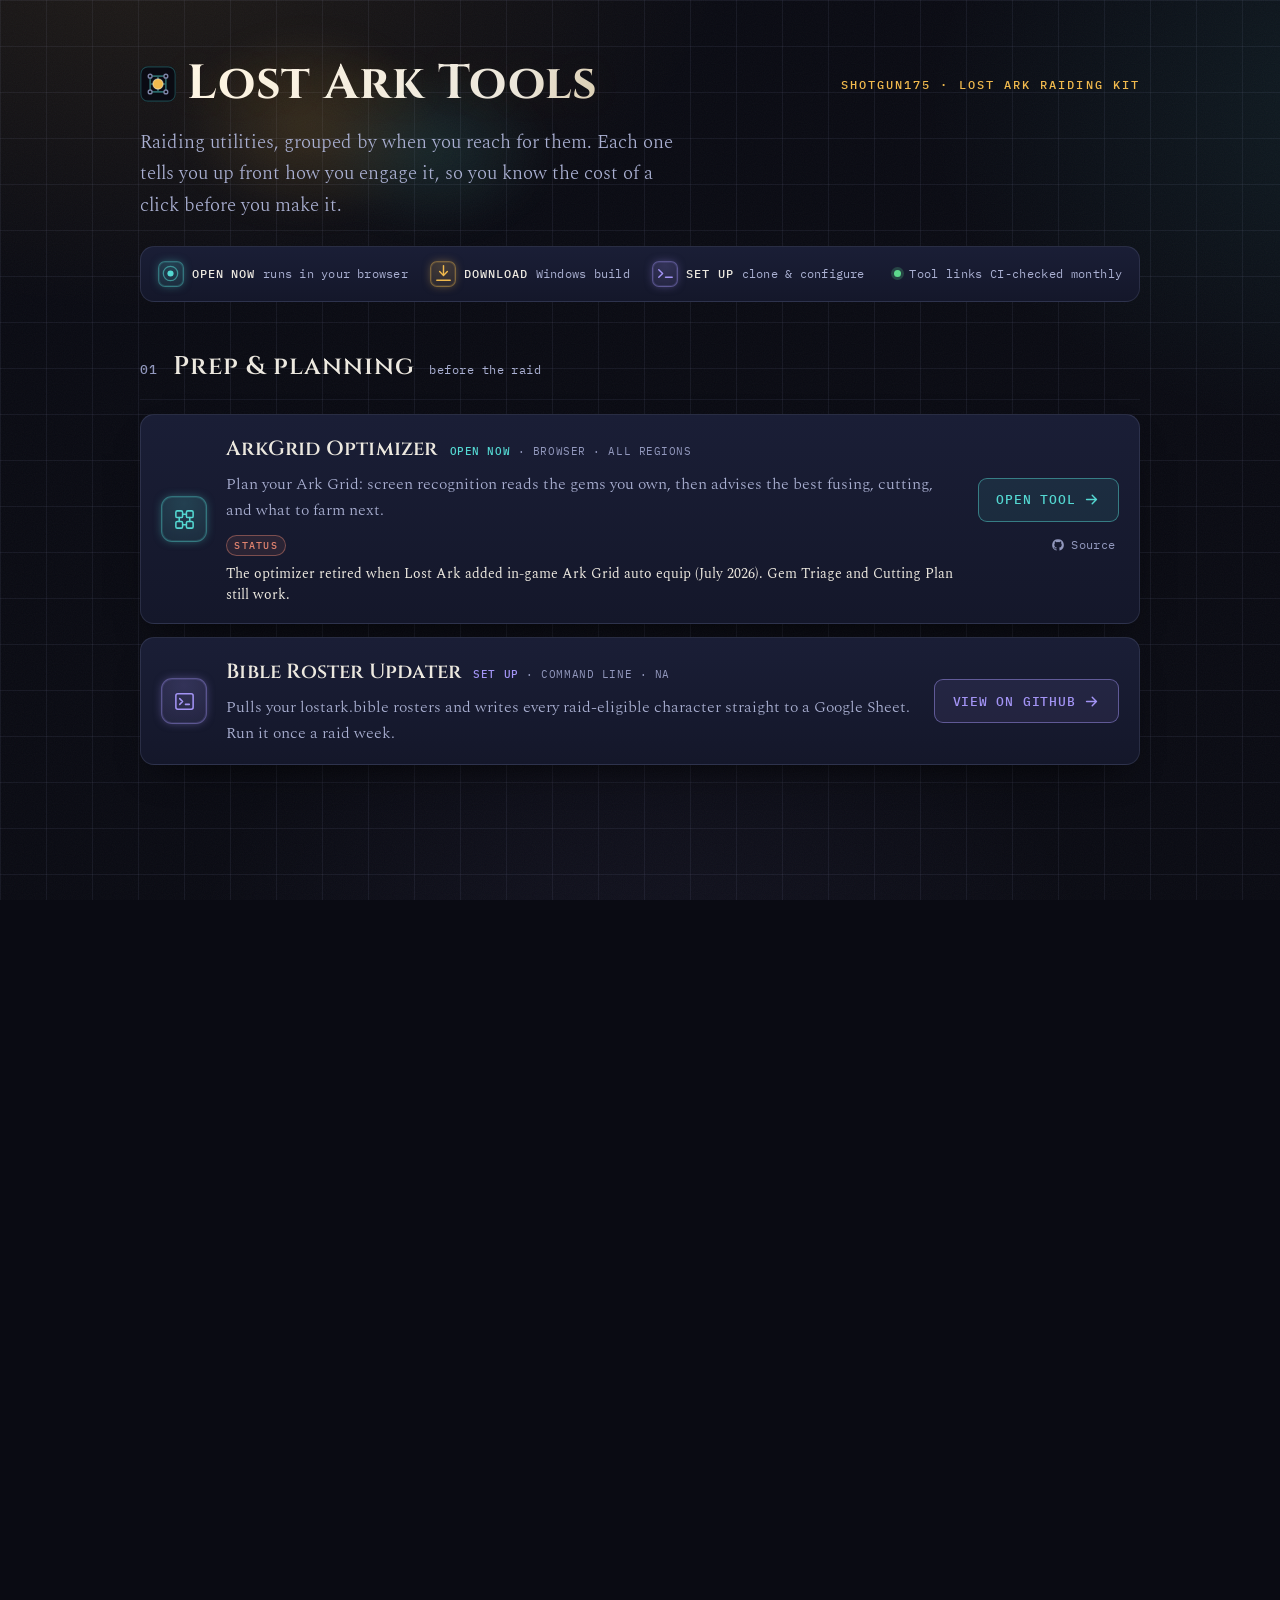
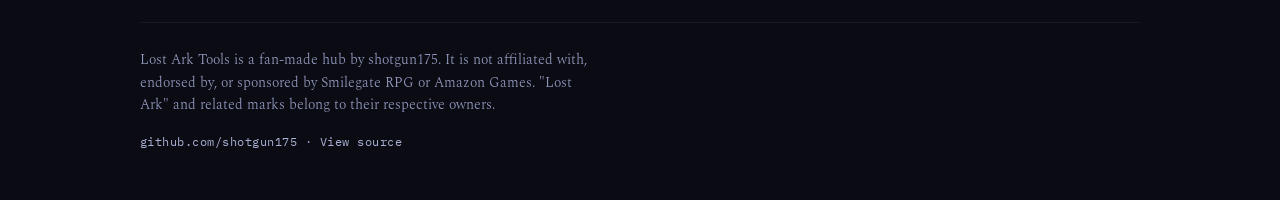
==== index.html @ b015b0a5 "feat: add Lost Ark Checklist to the hub Adds an Open now tile for the Lost Ark Checklist web app in " ====
<!DOCTYPE html>
<html lang="en">
<head>
  <meta charset="utf-8" />
  <meta name="viewport" content="width=device-width, initial-scale=1" />
  <meta name="color-scheme" content="dark" />

  <!-- Defense-in-depth: everything the page loads is same-origin (plus the
       data: film-grain texture in styles.css). No inline scripts or styles
       exist, so no hashes are needed; keep it that way. -->
  <meta http-equiv="Content-Security-Policy" content="default-src 'self'; style-src 'self'; font-src 'self'; img-src 'self' data:; script-src 'self'; base-uri 'none'; form-action 'none'" />

  <!-- ============================================================
       Lost Ark Tools: static hub page. No framework, no build.
       Command deck: tools grouped into three raid-timeline banks,
       each wearing a run-mode lamp (Open now / Download / Set up).
       To rename the hub, search-and-replace "Lost Ark Tools".
       To add a tool, copy the commented TILE TEMPLATE below.
       ============================================================ -->

  <title>Lost Ark Tools: raiding utilities by shotgun175</title>
  <meta name="description" content="A small hub for shotgun175's Lost Ark utilities: an Ark Grid optimizer, raid mechanic and dark-grenade overlays, a roster automation tool, a daily and weekly checklist with a gold planner, and a cash-shop value calculator." />
  <meta name="author" content="shotgun175" />
  <meta name="theme-color" content="#0a0b13" />
  <link rel="canonical" href="https://shotgun175.github.io/" />

  <!-- Open Graph / Facebook -->
  <meta property="og:type" content="website" />
  <meta property="og:site_name" content="Lost Ark Tools" />
  <meta property="og:title" content="Lost Ark Tools: raiding utilities by shotgun175" />
  <meta property="og:description" content="An Ark Grid optimizer, raid mechanic and dark-grenade overlays, a roster automation tool, a daily and weekly checklist with a gold planner, and a cash-shop value calculator, collected in one place." />
  <meta property="og:url" content="https://shotgun175.github.io/" />
  <meta property="og:image" content="https://shotgun175.github.io/og-image.png" />
  <meta property="og:image:width" content="1200" />
  <meta property="og:image:height" content="630" />
  <meta property="og:image:alt" content="Lost Ark Tools, a hub for shotgun175's raiding utilities." />

  <!-- Twitter -->
  <meta name="twitter:card" content="summary_large_image" />
  <meta name="twitter:title" content="Lost Ark Tools: raiding utilities by shotgun175" />
  <meta name="twitter:description" content="An Ark Grid optimizer, raid mechanic and dark-grenade overlays, a roster automation tool, a daily and weekly checklist with a gold planner, and a cash-shop value calculator, collected in one place." />
  <meta name="twitter:image" content="https://shotgun175.github.io/og-image.png" />
  <meta name="twitter:image:alt" content="Lost Ark Tools, a hub for shotgun175's raiding utilities." />

  <!-- Icons (SVG first; the PNG is the fallback for older Safari and crawlers
       that ignore SVG favicons) -->
  <link rel="icon" href="favicon.svg" type="image/svg+xml" />
  <link rel="icon" type="image/png" sizes="32x32" href="favicon-32.png" />
  <link rel="apple-touch-icon" href="apple-touch-icon.png" />

  <!-- Fonts are self-hosted (fonts/, declared via @font-face in styles.css),
       so first paint never waits on a third-party origin and no visitor IP
       leaks to a font CDN. Fallback stacks keep the page legible if a file
       fails. Preload the two faces first paint uses: Cinzel (wordmark, bank
       and tile titles) and Spectral 300 (lede and blurbs). -->
  <link rel="preload" href="fonts/cinzel-600-700.woff2" as="font" type="font/woff2" crossorigin />
  <link rel="preload" href="fonts/spectral-300.woff2" as="font" type="font/woff2" crossorigin />

  <link rel="stylesheet" href="styles.css" />

  <!-- Flash-free progressive enhancement: this tiny same-origin script stamps
       <html> with .reveal-ready before first paint, and styles.css only
       pre-hides tiles under that class. If it is disabled, blocked, or fails
       to load, the class never appears and every tile renders fully visible. -->
  <script src="enhance.js"></script>
</head>

<body>
  <a class="skip-link" href="#deck">Skip to tools</a>

  <div class="page">
    <header class="masthead" role="banner">
      <span class="masthead__glow" aria-hidden="true"></span>

      <div class="masthead__top">
        <div class="brand">
          <svg class="brand__mark" viewBox="0 0 32 32" aria-hidden="true">
            <rect width="32" height="32" rx="7" fill="#0a0b13"/>
            <rect x="0.75" y="0.75" width="30.5" height="30.5" rx="6.25" fill="none" stroke="#54d8d2" stroke-opacity="0.28"/>
            <g stroke="#54d8d2" stroke-opacity="0.45" stroke-width="1.4" stroke-linecap="round">
              <path d="M9 9h14M9 16h14M9 23h14M9 9v14M16 9v14M23 9v14"/>
            </g>
            <g fill="#0a0b13" stroke="#7e85a8" stroke-width="1.2">
              <circle cx="9" cy="9" r="1.7"/><circle cx="23" cy="9" r="1.7"/>
              <circle cx="9" cy="23" r="1.7"/><circle cx="23" cy="23" r="1.7"/>
            </g>
            <circle cx="16" cy="16" r="4.6" fill="#f0b94d"/>
            <circle cx="16" cy="16" r="4.6" fill="none" stroke="#fff7e6" stroke-opacity="0.5"/>
          </svg>
          <h1 class="wordmark">Lost&nbsp;Ark Tools</h1>
        </div>
        <p class="masthead__eyebrow">shotgun175 · Lost Ark raiding kit</p>
      </div>

      <p class="masthead__lede">
        Raiding utilities, grouped by when you reach for them. Each one tells you
        up front how you engage it, so you know the cost of a click before you make it.
      </p>

      <div class="panelstrip">
        <ul class="legend" aria-label="What the lamp on each tool means">
          <li data-mode="open">
            <span class="lamp lamp--mini" aria-hidden="true">
              <svg viewBox="0 0 24 24" width="14" height="14"><circle cx="12" cy="12" r="7.5" fill="none" stroke="currentColor" stroke-width="1.3" opacity="0.55"/><circle cx="12" cy="12" r="3.2" fill="currentColor"/></svg>
            </span>
            <b>Open now</b> runs in your browser
          </li>
          <li data-mode="download">
            <span class="lamp lamp--mini" aria-hidden="true">
              <svg viewBox="0 0 24 24" width="14" height="14" fill="none" stroke="currentColor" stroke-width="1.5" stroke-linecap="round" stroke-linejoin="round"><path d="M12 4v9"/><path d="M8 10l4 4 4-4"/><path d="M5 19h14"/></svg>
            </span>
            <b>Download</b> Windows build
          </li>
          <li data-mode="setup">
            <span class="lamp lamp--mini" aria-hidden="true">
              <svg viewBox="0 0 24 24" width="14" height="14" fill="none" stroke="currentColor" stroke-width="1.5" stroke-linecap="round" stroke-linejoin="round"><path d="M5 8l4 4-4 4"/><path d="M12 16h7"/></svg>
            </span>
            <b>Set up</b> clone &amp; configure
          </li>
        </ul>
        <p class="status">
          <span class="status__pip" aria-hidden="true"></span>
          <span>Tool links CI-checked monthly</span>
        </p>
      </div>
    </header>

    <main id="deck" tabindex="-1">

      <!-- ============================================================
           BANK = a job-to-be-done, ordered by the raid timeline.
           TILE TEMPLATE: copy one <li class="tile"> to add a tool.
             1. data-mode = open | download | setup  (drives the lamp
                color, the spec accent, and the CTA color).
             2. Put the tool's own glyph <svg> inside .lamp (the color
                already encodes the run mode; the glyph says which tool).
             3. Fill: name; a spec line (MODE · PLATFORM · REGION); one
                plain-verb line; an optional labeled .tile__flag for a
                status/prerequisite; the real CTA href + verb.
             4. Add a .source link only for browser apps whose repo isn't
                obvious from the CTA. New links stay plain crawlable hrefs
                so the monthly link-check can find them.
           ============================================================ -->

      <section class="bank" data-reveal aria-labelledby="bank-prep">
        <div class="bank__head">
          <span class="bank__index" aria-hidden="true">01</span>
          <h2 class="bank__title" id="bank-prep">Prep &amp; planning</h2>
          <span class="bank__when">before the raid</span>
        </div>
        <ul class="bank__list">

          <!-- ArkGrid Optimizer: in-browser web app -->
          <li class="tile" data-mode="open" data-reveal>
            <span class="lamp" aria-hidden="true">
              <!-- grid / node motif -->
              <svg viewBox="0 0 24 24" fill="none" stroke="currentColor" stroke-width="1.6" stroke-linecap="round" stroke-linejoin="round">
                <rect x="3" y="3" width="7" height="7" rx="1.5"/><rect x="14" y="3" width="7" height="7" rx="1.5"/>
                <rect x="3" y="14" width="7" height="7" rx="1.5"/><rect x="14" y="14" width="7" height="7" rx="1.5"/>
                <path d="M10 6.5h4M6.5 10v4M17.5 10v4M10 17.5h4"/>
              </svg>
            </span>
            <div class="tile__body">
              <div class="tile__head">
                <h3 class="tile__name">ArkGrid Optimizer</h3>
                <span class="tile__spec"><b>Open now</b> · Browser · All regions</span>
              </div>
              <p class="tile__line">
                Plan your Ark Grid: screen recognition reads the gems you own, then
                advises the best fusing, cutting, and what to farm next.
              </p>
              <p class="tile__flag tile__flag--caution">
                <span class="tile__flag-label">Status</span>
                <span class="tile__flag-val">The optimizer retired when Lost&nbsp;Ark added in-game Ark Grid auto equip (July 2026). Gem Triage and Cutting Plan still work.</span>
              </p>
            </div>
            <div class="tile__actions">
              <a class="cta" href="https://shotgun175.github.io/LostArk-ArkGrid-Optimizer/">
                Open tool
                <svg class="cta__arrow" viewBox="0 0 24 24" width="17" height="17" fill="none" stroke="currentColor" stroke-width="2" stroke-linecap="round" stroke-linejoin="round" aria-hidden="true"><path d="M5 12h14M13 6l6 6-6 6"/></svg>
              </a>
              <a class="source" href="https://github.com/shotgun175/LostArk-ArkGrid-Optimizer">
                <svg viewBox="0 0 24 24" width="14" height="14" fill="currentColor" aria-hidden="true"><path d="M12 2a10 10 0 0 0-3.16 19.49c.5.09.68-.22.68-.48v-1.7c-2.78.6-3.37-1.34-3.37-1.34-.45-1.16-1.11-1.47-1.11-1.47-.91-.62.07-.6.07-.6 1 .07 1.53 1.03 1.53 1.03.9 1.53 2.36 1.09 2.93.83.09-.65.35-1.09.63-1.34-2.22-.25-4.55-1.11-4.55-4.94 0-1.09.39-1.98 1.03-2.68-.1-.25-.45-1.27.1-2.65 0 0 .84-.27 2.75 1.02a9.5 9.5 0 0 1 5 0c1.91-1.29 2.75-1.02 2.75-1.02.55 1.38.2 2.4.1 2.65.64.7 1.03 1.59 1.03 2.68 0 3.84-2.34 4.68-4.57 4.93.36.31.68.92.68 1.85v2.74c0 .27.18.58.69.48A10 10 0 0 0 12 2Z"/></svg>
                Source
              </a>
            </div>
          </li>

          <!-- Bible Roster Updater: command-line automation -->
          <li class="tile" data-mode="setup" data-reveal>
            <span class="lamp" aria-hidden="true">
              <!-- terminal prompt motif -->
              <svg viewBox="0 0 24 24" fill="none" stroke="currentColor" stroke-width="1.6" stroke-linecap="round" stroke-linejoin="round">
                <rect x="3" y="4" width="18" height="16" rx="2"/><path d="M7 9l3 3-3 3M13 15h4"/>
              </svg>
            </span>
            <div class="tile__body">
              <div class="tile__head">
                <h3 class="tile__name">Bible Roster Updater</h3>
                <span class="tile__spec"><b>Set up</b> · Command line · NA</span>
              </div>
              <p class="tile__line">
                Pulls your lostark.bible rosters and writes every raid-eligible character
                straight to a Google Sheet. Run it once a raid week.
              </p>
            </div>
            <div class="tile__actions">
              <a class="cta" href="https://github.com/shotgun175/LostArk-Bible-Roster-Updater">
                View on GitHub
                <svg class="cta__arrow" viewBox="0 0 24 24" width="17" height="17" fill="none" stroke="currentColor" stroke-width="2" stroke-linecap="round" stroke-linejoin="round" aria-hidden="true"><path d="M5 12h14M13 6l6 6-6 6"/></svg>
              </a>
            </div>
          </li>

        </ul>
      </section>

      <section class="bank" data-reveal aria-labelledby="bank-raid">
        <div class="bank__head">
          <span class="bank__index" aria-hidden="true">02</span>
          <h2 class="bank__title" id="bank-raid">In-raid overlays</h2>
          <span class="bank__when">during the pull</span>
        </div>
        <ul class="bank__list">

          <!-- Raid Mech Announcer: Windows desktop overlay -->
          <li class="tile" data-mode="download" data-reveal>
            <span class="lamp" aria-hidden="true">
              <!-- broadcast / alert motif -->
              <svg viewBox="0 0 24 24" fill="none" stroke="currentColor" stroke-width="1.6" stroke-linecap="round" stroke-linejoin="round">
                <path d="M12 3v6"/><circle cx="12" cy="12" r="2.5"/>
                <path d="M6.5 6.5a8 8 0 0 0 0 11M17.5 6.5a8 8 0 0 1 0 11"/>
                <path d="M9 9a4 4 0 0 0 0 6M15 9a4 4 0 0 1 0 6"/>
              </svg>
            </span>
            <div class="tile__body">
              <div class="tile__head">
                <h3 class="tile__name">Raid Mech Announcer</h3>
                <span class="tile__spec"><b>Download</b> · Windows · All regions</span>
              </div>
              <p class="tile__line">
                Calls raid mechanics from boss HP thresholds and from-pull timers on an
                always-on-top overlay, so your whole party reacts early.
              </p>
              <p class="tile__flag tile__flag--caution">
                <span class="tile__flag-label">Needs</span>
                <span class="tile__flag-val">LOA&nbsp;Logs installed. The overlay reads boss HP from it and won't start without it.</span>
              </p>
            </div>
            <div class="tile__actions">
              <a class="cta" href="https://github.com/shotgun175/Raid-Mech-Announcer/releases/latest">
                Download
                <svg class="cta__arrow" viewBox="0 0 24 24" width="17" height="17" fill="none" stroke="currentColor" stroke-width="2" stroke-linecap="round" stroke-linejoin="round" aria-hidden="true"><path d="M12 4v11M7 11l5 5 5-5M5 20h14"/></svg>
              </a>
            </div>
          </li>

          <!-- Dark Rotation Manager: Windows desktop overlay -->
          <li class="tile" data-mode="download" data-reveal>
            <span class="lamp" aria-hidden="true">
              <!-- rotation / orbit motif -->
              <svg viewBox="0 0 24 24" fill="none" stroke="currentColor" stroke-width="1.6" stroke-linecap="round" stroke-linejoin="round">
                <path d="M20 12a8 8 0 1 1-2.3-5.6"/><path d="M20 4v4h-4"/><circle cx="12" cy="12" r="2.2"/>
              </svg>
            </span>
            <div class="tile__body">
              <div class="tile__head">
                <h3 class="tile__name">Dark Rotation Manager</h3>
                <span class="tile__spec"><b>Download</b> · Windows · All regions</span>
              </div>
              <p class="tile__line">
                Coordinates dark grenade throws across your party on a shared on-screen
                rotation, so nobody wastes a cooldown mid-pull.
              </p>
            </div>
            <div class="tile__actions">
              <a class="cta" href="https://github.com/shotgun175/Dark-Rotation-Manager/releases/latest">
                Download
                <svg class="cta__arrow" viewBox="0 0 24 24" width="17" height="17" fill="none" stroke="currentColor" stroke-width="2" stroke-linecap="round" stroke-linejoin="round" aria-hidden="true"><path d="M12 4v11M7 11l5 5 5-5M5 20h14"/></svg>
              </a>
            </div>
          </li>

        </ul>
      </section>

      <section class="bank" data-reveal aria-labelledby="bank-econ">
        <div class="bank__head">
          <span class="bank__index" aria-hidden="true">03</span>
          <h2 class="bank__title" id="bank-econ">Spending &amp; economy</h2>
          <span class="bank__when">between raids</span>
        </div>
        <ul class="bank__list">

          <!-- Cash Shop Value: in-browser web app -->
          <li class="tile" data-mode="open" data-reveal>
            <span class="lamp" aria-hidden="true">
              <!-- coin / dollar motif -->
              <svg viewBox="0 0 24 24" fill="none" stroke="currentColor" stroke-width="1.6" stroke-linecap="round" stroke-linejoin="round">
                <circle cx="12" cy="12" r="9"/>
                <path d="M16 8h-6a2 2 0 1 0 0 4h4a2 2 0 1 1 0 4H8"/>
                <path d="M12 18V6"/>
              </svg>
            </span>
            <div class="tile__body">
              <div class="tile__head">
                <h3 class="tile__name">Cash Shop Value</h3>
                <span class="tile__spec"><b>Open now</b> · Browser · NA / EU</span>
              </div>
              <p class="tile__line">
                Prices cash-shop packs in gold from live NA/EU markets, and checks them
                against the crystal exchange.
              </p>
            </div>
            <div class="tile__actions">
              <a class="cta" href="https://shotgun175.github.io/LostArk-Cash-Shop-Value/">
                Open tool
                <svg class="cta__arrow" viewBox="0 0 24 24" width="17" height="17" fill="none" stroke="currentColor" stroke-width="2" stroke-linecap="round" stroke-linejoin="round" aria-hidden="true"><path d="M5 12h14M13 6l6 6-6 6"/></svg>
              </a>
              <a class="source" href="https://github.com/shotgun175/LostArk-Cash-Shop-Value">
                <svg viewBox="0 0 24 24" width="14" height="14" fill="currentColor" aria-hidden="true"><path d="M12 2a10 10 0 0 0-3.16 19.49c.5.09.68-.22.68-.48v-1.7c-2.78.6-3.37-1.34-3.37-1.34-.45-1.16-1.11-1.47-1.11-1.47-.91-.62.07-.6.07-.6 1 .07 1.53 1.03 1.53 1.03.9 1.53 2.36 1.09 2.93.83.09-.65.35-1.09.63-1.34-2.22-.25-4.55-1.11-4.55-4.94 0-1.09.39-1.98 1.03-2.68-.1-.25-.45-1.27.1-2.65 0 0 .84-.27 2.75 1.02a9.5 9.5 0 0 1 5 0c1.91-1.29 2.75-1.02 2.75-1.02.55 1.38.2 2.4.1 2.65.64.7 1.03 1.59 1.03 2.68 0 3.84-2.34 4.68-4.57 4.93.36.31.68.92.68 1.85v2.74c0 .27.18.58.69.48A10 10 0 0 0 12 2Z"/></svg>
                Source
              </a>
            </div>
          </li>

          <!-- Lost Ark Checklist: in-browser web app -->
          <li class="tile" data-mode="open" data-reveal>
            <span class="lamp" aria-hidden="true">
              <!-- checklist motif -->
              <svg viewBox="0 0 24 24" fill="none" stroke="currentColor" stroke-width="1.6" stroke-linecap="round" stroke-linejoin="round">
                <rect x="4" y="3" width="16" height="18" rx="2"/>
                <path d="M7.5 8.5l1.5 1.5 2.5-2.5M7.5 14.5l1.5 1.5 2.5-2.5M14 9h3M14 15h3"/>
              </svg>
            </span>
            <div class="tile__body">
              <div class="tile__head">
                <h3 class="tile__name">Lost Ark Checklist</h3>
                <span class="tile__spec"><b>Open now</b> · Browser · NA / EU</span>
              </div>
              <p class="tile__line">
                Daily and weekly checklist for your roster, plus a gold planner showing
                tradable and bound gold per character. Syncs to your account or works as a guest.
              </p>
            </div>
            <div class="tile__actions">
              <a class="cta" href="https://loa-checklist.web.app/">
                Open tool
                <svg class="cta__arrow" viewBox="0 0 24 24" width="17" height="17" fill="none" stroke="currentColor" stroke-width="2" stroke-linecap="round" stroke-linejoin="round" aria-hidden="true"><path d="M5 12h14M13 6l6 6-6 6"/></svg>
              </a>
              <a class="source" href="https://github.com/shotgun175/LostArk-Checklist">
                <svg viewBox="0 0 24 24" width="14" height="14" fill="currentColor" aria-hidden="true"><path d="M12 2a10 10 0 0 0-3.16 19.49c.5.09.68-.22.68-.48v-1.7c-2.78.6-3.37-1.34-3.37-1.34-.45-1.16-1.11-1.47-1.11-1.47-.91-.62.07-.6.07-.6 1 .07 1.53 1.03 1.53 1.03.9 1.53 2.36 1.09 2.93.83.09-.65.35-1.09.63-1.34-2.22-.25-4.55-1.11-4.55-4.94 0-1.09.39-1.98 1.03-2.68-.1-.25-.45-1.27.1-2.65 0 0 .84-.27 2.75 1.02a9.5 9.5 0 0 1 5 0c1.91-1.29 2.75-1.02 2.75-1.02.55 1.38.2 2.4.1 2.65.64.7 1.03 1.59 1.03 2.68 0 3.84-2.34 4.68-4.57 4.93.36.31.68.92.68 1.85v2.74c0 .27.18.58.69.48A10 10 0 0 0 12 2Z"/></svg>
                Source
              </a>
            </div>
          </li>

          <!-- ============================================================
               TILE TEMPLATE: copy this whole <li> to add a 7th tool.
               Set data-mode (open | download | setup), swap the lamp glyph,
               name, spec line, blurb, optional .tile__flag, and CTA href.
               If you add a new data-mode, add a matching accent rule in
               styles.css (search "data-mode") and a legend entry above.

          <li class="tile" data-mode="open" data-reveal>
            <span class="lamp" aria-hidden="true">
              <svg viewBox="0 0 24 24" fill="none" stroke="currentColor" stroke-width="1.6" stroke-linecap="round" stroke-linejoin="round">
                <circle cx="12" cy="12" r="8"/>
              </svg>
            </span>
            <div class="tile__body">
              <div class="tile__head">
                <h3 class="tile__name">New Tool Name</h3>
                <span class="tile__spec"><b>Open now</b> · Platform · Region</span>
              </div>
              <p class="tile__line">
                A one-sentence blurb, roughly twelve to eighteen words, describing
                what the tool does and who it helps.
              </p>
            </div>
            <div class="tile__actions">
              <a class="cta" href="https://example.com/">
                Open tool
                <svg class="cta__arrow" viewBox="0 0 24 24" width="17" height="17" fill="none" stroke="currentColor" stroke-width="2" stroke-linecap="round" stroke-linejoin="round" aria-hidden="true"><path d="M5 12h14M13 6l6 6-6 6"/></svg>
              </a>
            </div>
          </li>

               ============================================================ -->

        </ul>
      </section>

    </main>

    <footer class="site-footer" role="contentinfo">
      <p class="site-footer__note">
        Lost Ark Tools is a fan-made hub by shotgun175. It is not affiliated with,
        endorsed by, or sponsored by Smilegate RPG or Amazon Games. "Lost Ark" and
        related marks belong to their respective owners.
      </p>
      <p class="site-footer__meta">
        <a href="https://github.com/shotgun175">github.com/shotgun175</a>
        <span aria-hidden="true">·</span>
        <a href="https://github.com/shotgun175/shotgun175.github.io">View source</a>
      </p>
    </footer>
  </div>

</body>
</html>
---- styles.css ----
/* ============================================================
   Lost Ark Tools: design system
   Concept: an operable "command deck" on obsidian. Tools group into
   three raid-timeline banks; each wears a run-mode lamp whose COLOR
   encodes how you engage it (Open now / Download / Set up). An
   ancient-tome Cinzel wordmark over a faint Ark-Grid lattice, lit by
   an ember-gold + astral-cyan duotone, with console-style mono labels.
   ============================================================ */

/* ---------- self-hosted fonts ----------
   Latin woff2 subsets served from this repo (fonts/), so first paint never
   depends on a third-party origin. One file per family/weight, so no
   unicode-range gating is needed: characters a subset lacks fall back down
   the stack per glyph either way. The Cinzel file is a variable font covering
   both display weights. Weights match usage below exactly:
   Cinzel 600/700, IBM Plex Mono 400/500, Spectral 300/400 (no italics). */
@font-face {
  font-family: "Cinzel";
  font-style: normal;
  font-weight: 600 700;
  font-display: swap;
  src: url("fonts/cinzel-600-700.woff2") format("woff2");}
@font-face {
  font-family: "IBM Plex Mono";
  font-style: normal;
  font-weight: 400;
  font-display: swap;
  src: url("fonts/ibm-plex-mono-400.woff2") format("woff2");}
@font-face {
  font-family: "IBM Plex Mono";
  font-style: normal;
  font-weight: 500;
  font-display: swap;
  src: url("fonts/ibm-plex-mono-500.woff2") format("woff2");}
@font-face {
  font-family: "Spectral";
  font-style: normal;
  font-weight: 300;
  font-display: swap;
  src: url("fonts/spectral-300.woff2") format("woff2");}
@font-face {
  font-family: "Spectral";
  font-style: normal;
  font-weight: 400;
  font-display: swap;
  src: url("fonts/spectral-400.woff2") format("woff2");}

:root {
  color-scheme: dark;

  /* --- palette ---
     CANONICAL Lost Ark Tools brand palette. The no-build setup means these
     hexes are also hardcoded in: index.html (masthead brand <svg>),
     assets/og-image.html, snippets/hub-badge.html, and favicon.svg (plus the
     badge copies embedded in the tool repos; see README "Hub badge embeds").
     Change a color here -> update those together.
     Satellite-only shades with no token here: #7e85a8 (dim lattice-node stroke:
     favicon, index.html masthead mark, og-image URL line), #f2a93a (darker gold
     gradient stop: favicon only), and #fff7e6 / #c8b487 (wordmark-gradient
     highlights: styles.css wordmark, index.html masthead mark, favicon,
     og-image title). */
  --bg:        #0a0b13;   /* obsidian */
  --surface:   #14172a;   /* tile base */
  --surface-2: #1a1e36;
  --line:      rgba(170, 178, 220, 0.14);
  --line-soft: rgba(170, 178, 220, 0.08);

  --ink:    #ece8df;      /* warm parchment: primary text */
  --muted:  #aab0d2;      /* cool grey-violet: secondary text */
  --faint:  #9298bd;      /* tertiary / footnotes: kept >=4.5:1 on the tile gradient */

  --gold:   #f0b94d;      /* the Ark's light */
  --astral: #54d8d2;      /* astral cyan */
  --violet: #a394f5;      /* arcane / dark */
  --emerald: #5cd98c;     /* economy / value */

  /* --- run-mode aliases ---
     Direction A reuses the brand hexes verbatim, remapped to run-mode meaning.
     Same colors as the brand mark, so NO palette sync is triggered by these. */
  --open:     var(--astral);   /* runs in the browser now */
  --download: var(--gold);     /* Windows build */
  --setup:    var(--violet);   /* clone & configure */
  --live:     var(--emerald);  /* operational pip */
  --caution:  #e0836f;         /* heads-up notes only; UI accent, NOT part of the
                                  brand mark (unused in favicon/og/badge), so no sync */

  /* default accent; overridden per tile by data-mode */
  --accent: var(--open);

  /* --- type --- */
  --font-display: "Cinzel", "Trajan Pro", "Times New Roman", serif;
  --font-body:    "Spectral", Georgia, "Times New Roman", serif;
  --font-mono:    "IBM Plex Mono", ui-monospace, "SFMono-Regular", Consolas, monospace;

  /* --- shape --- */
  --radius:    14px;
  --radius-sm: 9px;
  --shadow:    0 18px 40px -22px rgba(0, 0, 0, 0.9);
  --maxw:      1080px;
}

/* ---------- reset-ish ---------- */
*, *::before, *::after { box-sizing: border-box; }
html { -webkit-text-size-adjust: 100%; }
body {
  margin: 0;
  background-color: var(--bg);
  color: var(--ink);
  font-family: var(--font-body);
  font-size: clamp(1rem, 0.96rem + 0.25vw, 1.075rem);
  font-weight: 400;
  line-height: 1.65;
  -webkit-font-smoothing: antialiased;
  text-rendering: optimizeLegibility;
  min-height: 100vh;
}

/* atmosphere: fixed lattice + duotone glows behind everything */
body::before {
  content: "";
  position: fixed;
  inset: 0;
  z-index: -2;
  pointer-events: none;
  background-color: var(--bg);
  background-image:
    radial-gradient(60rem 40rem at 12% -8%, rgba(240, 185, 77, 0.10), transparent 60%),
    radial-gradient(55rem 38rem at 110% 12%, rgba(84, 216, 210, 0.09), transparent 55%),
    radial-gradient(50rem 50rem at 50% 120%, rgba(163, 148, 245, 0.07), transparent 60%),
    linear-gradient(var(--line-soft) 1px, transparent 1px),
    linear-gradient(90deg, var(--line-soft) 1px, transparent 1px);
  background-size: 100% 100%, 100% 100%, 100% 100%, 46px 46px, 46px 46px;
}

/* film grain: a whisper of texture so the flat panels read as a surface */
body::after {
  content: "";
  position: fixed;
  inset: 0;
  z-index: -1;
  pointer-events: none;
  opacity: 0.04;
  background-image: url("data:image/svg+xml,%3Csvg xmlns='http://www.w3.org/2000/svg' width='140' height='140'%3E%3Cfilter id='n'%3E%3CfeTurbulence type='fractalNoise' baseFrequency='0.9' numOctaves='2' stitchTiles='stitch'/%3E%3C/filter%3E%3Crect width='140' height='140' filter='url(%23n)'/%3E%3C/svg%3E");
}

img, svg { display: block; max-width: 100%; }
a { color: var(--astral); }

/* ---------- accessibility helpers ---------- */
.skip-link {
  position: absolute;
  left: 1rem; top: -3.5rem;
  z-index: 60;
  padding: 0.8rem 1.1rem;
  background: var(--gold);
  color: #0a0b13;
  font-family: var(--font-mono);
  font-size: 0.78rem;
  letter-spacing: 0.06em;
  text-transform: uppercase;
  text-decoration: none;
  border-radius: 0 0 var(--radius-sm) var(--radius-sm);
  transition: top 0.18s ease;
}
.skip-link:focus { top: 0; }

:focus-visible {
  outline: 2px solid var(--astral);
  outline-offset: 3px;
  border-radius: 5px;
}
#deck:focus { outline: none; }

/* ---------- layout shell ---------- */
.page {
  max-width: var(--maxw);
  margin-inline: auto;
  padding: clamp(2rem, 5vw, 3.75rem) clamp(1.15rem, 4vw, 2.5rem) 3rem;
}

/* ============================================================
   masthead
   ============================================================ */
.masthead {
  position: relative;
  margin-bottom: clamp(1.75rem, 4vw, 2.75rem);
}

/* slow-drifting ember glow behind the wordmark: the ambient "power on" */
.masthead__glow {
  position: absolute;
  top: -6rem; left: -4rem;
  width: min(38rem, 90%);
  height: 22rem;
  z-index: -1;
  pointer-events: none;
  background:
    radial-gradient(closest-side, rgba(240, 185, 77, 0.16), transparent 70%),
    radial-gradient(closest-side, rgba(84, 216, 210, 0.12), transparent 70%);
  background-position: 20% 30%, 70% 60%;
  background-repeat: no-repeat;
  background-size: 60% 80%, 55% 70%;
  filter: blur(14px);
}

.masthead__top {
  display: flex; flex-wrap: wrap; align-items: center;
  justify-content: space-between; gap: 0.75rem 1.5rem;
}
.brand { display: flex; align-items: center; gap: 0.7rem; }
.brand__mark { width: 36px; height: 36px; flex: none; }

.wordmark {
  margin: 0;
  font-family: var(--font-display);
  font-weight: 700;
  font-size: clamp(1.9rem, 1.2rem + 2.6vw, 3rem);
  line-height: 1.02;
  letter-spacing: 0.02em;
  color: var(--ink); /* fallback when text-clipping is unsupported */
  text-shadow: 0 1px 40px rgba(240, 185, 77, 0.12);
}
@supports ((-webkit-background-clip: text) or (background-clip: text)) {
  .wordmark {
    background: linear-gradient(100deg,
      #fff7e6 0%, var(--ink) 32%, #c8b487 50%, #fff7e6 62%, var(--ink) 82%, #c8b487 100%);
    background-size: 250% 100%;
    background-position: 0% 0;
    -webkit-background-clip: text;
    background-clip: text;
    color: transparent;
  }
}

.masthead__eyebrow {
  margin: 0;
  font-family: var(--font-mono);
  font-size: 0.72rem;
  font-weight: 500;
  letter-spacing: 0.18em;
  text-transform: uppercase;
  color: var(--gold);
}

.masthead__lede {
  margin: 1.15rem 0 0;
  max-width: 54ch;
  color: var(--muted);
  font-weight: 300;
  font-size: clamp(1.02rem, 0.98rem + 0.35vw, 1.18rem);
}

/* instrument strip: legend (left) + status (right) */
.panelstrip {
  display: flex; flex-wrap: wrap;
  align-items: center; justify-content: space-between;
  gap: 0.85rem 1.75rem;
  margin-top: 1.6rem;
  padding: 0.85rem 1.05rem;
  background: linear-gradient(180deg, var(--surface-2), var(--surface));
  border: 1px solid var(--line);
  border-radius: var(--radius);
}
.legend {
  display: flex; flex-wrap: wrap; gap: 0.6rem 1.4rem;
  margin: 0; padding: 0; list-style: none;
}
.legend li {
  display: flex; align-items: center; gap: 0.5rem;
  font-family: var(--font-mono); font-size: 0.74rem;
  letter-spacing: 0.02em; color: var(--muted);
}
.legend b {
  color: var(--ink); font-weight: 500;
  text-transform: uppercase; letter-spacing: 0.08em;
  font-size: 0.72rem;
}
.legend .lamp--mini { width: 26px; height: 26px; border-radius: 7px; }

.status {
  display: inline-flex; align-items: center; gap: 0.5rem;
  margin: 0;
  font-family: var(--font-mono); font-size: 0.72rem;
  letter-spacing: 0.03em; color: var(--muted);
}
.status__pip {
  width: 7px; height: 7px; border-radius: 50%; flex: none;
  background: var(--live);
  box-shadow: 0 0 0 3px color-mix(in srgb, var(--live) 22%, transparent);
}

/* ============================================================
   banks (raid-timeline sections)
   ============================================================ */
.bank { margin-top: clamp(1.9rem, 4vw, 2.75rem); }

.bank__head {
  display: flex; align-items: baseline; flex-wrap: wrap;
  gap: 0.5rem 0.9rem;
  padding-bottom: 0.7rem;
  border-bottom: 1px solid var(--line-soft);
}
.bank__index {
  font-family: var(--font-mono); font-size: 0.82rem; font-weight: 500;
  letter-spacing: 0.08em; color: var(--faint);
}
.bank__title {
  margin: 0;
  font-family: var(--font-display); font-weight: 600;
  font-size: clamp(1.2rem, 1rem + 0.9vw, 1.6rem);
  letter-spacing: 0.04em;
  color: var(--ink);
}
.bank__when {
  font-family: var(--font-mono); font-size: 0.74rem;
  letter-spacing: 0.04em; color: var(--muted);
}
.bank__list { list-style: none; margin: 0.9rem 0 0; padding: 0; display: grid; gap: 0.8rem; }

/* ============================================================
   tile (channel strip)
   ============================================================ */
.tile {
  position: relative;
  display: grid;
  grid-template-columns: auto 1fr auto;
  align-items: center;
  gap: 0.5rem 1.2rem;
  padding: 1.1rem 1.25rem;
  background: linear-gradient(180deg, var(--surface-2), var(--surface));
  border: 1px solid var(--line);
  border-radius: var(--radius);
  box-shadow: var(--shadow);
  transition: border-color 0.2s ease, box-shadow 0.2s ease, transform 0.2s ease;
}
[data-mode="open"]     { --accent: var(--open); }
[data-mode="download"] { --accent: var(--download); }
[data-mode="setup"]    { --accent: var(--setup); }

/* accent baseline that "powers up" on hover/focus */
.tile::after {
  content: "";
  position: absolute; left: 1.25rem; right: 1.25rem; bottom: 0;
  height: 2px; border-radius: 2px;
  background: linear-gradient(90deg, var(--accent), transparent);
  transform: scaleX(0); transform-origin: left;
  opacity: 0;
  transition: transform 0.25s ease, opacity 0.25s ease;
}
.tile:hover, .tile:focus-within {
  transform: translateY(-3px);
  border-color: color-mix(in srgb, var(--accent) 55%, var(--line));
  box-shadow:
    var(--shadow),
    0 0 0 1px color-mix(in srgb, var(--accent) 26%, transparent),
    0 18px 40px -24px color-mix(in srgb, var(--accent) 60%, transparent);
}
.tile:hover::after, .tile:focus-within::after { transform: scaleX(1); opacity: 0.9; }

/* --- the run-mode lamp: color = mode, glyph = which tool --- */
.lamp {
  display: grid; place-items: center;
  width: 46px; height: 46px; flex: none;
  color: var(--accent);
  border: 1px solid color-mix(in srgb, var(--accent) 40%, transparent);
  border-radius: 11px;
  background:
    radial-gradient(120% 120% at 50% 15%,
      color-mix(in srgb, var(--accent) 20%, transparent),
      color-mix(in srgb, var(--accent) 7%, transparent));
  box-shadow: inset 0 0 0 1px color-mix(in srgb, var(--accent) 12%, transparent);
  transition: box-shadow 0.2s ease;
}
.lamp svg { width: 23px; height: 23px; }
.tile:hover .lamp, .tile:focus-within .lamp {
  box-shadow:
    inset 0 0 0 1px color-mix(in srgb, var(--accent) 18%, transparent),
    0 0 16px -3px color-mix(in srgb, var(--accent) 65%, transparent);
}
/* every lamp carries a steady soft glow in its own accent; this is the resting
   state (reduced motion); the breathe animation overrides it otherwise */
.tile .lamp,
.legend [data-mode] .lamp--mini {
  box-shadow: inset 0 0 0 1px color-mix(in srgb, var(--accent) 14%, transparent),
              0 0 10px -2px color-mix(in srgb, var(--accent) 50%, transparent);
}

.tile__body { min-width: 0; }
.tile__head {
  display: flex; flex-wrap: wrap; align-items: baseline;
  gap: 0.3rem 0.75rem;
}
.tile__name {
  margin: 0;
  font-family: var(--font-display); font-weight: 600;
  font-size: clamp(1.12rem, 1.05rem + 0.3vw, 1.28rem);
  letter-spacing: 0.01em;
  color: var(--ink);
}
.tile__spec {
  font-family: var(--font-mono); font-size: 0.7rem;
  letter-spacing: 0.05em; text-transform: uppercase;
  color: var(--faint);
}
.tile__spec b { color: var(--accent); font-weight: 500; }
.tile__line {
  margin: 0.35rem 0 0;
  color: var(--muted); font-weight: 300;
  font-size: 0.98rem;
}

/* labeled honesty flag (B's Runs/Needs/Status schema, flagged tools only) */
.tile__flag {
  display: flex; flex-wrap: wrap; align-items: baseline; gap: 0.5rem;
  margin: 0.7rem 0 0;
  font-size: 0.86rem; line-height: 1.5;
  color: var(--muted);
}
.tile__flag-label {
  flex: none;
  font-family: var(--font-mono); font-size: 0.64rem; font-weight: 500;
  letter-spacing: 0.12em; text-transform: uppercase;
  color: var(--flag-c, var(--faint));
  padding: 0.12rem 0.45rem;
  border: 1px solid color-mix(in srgb, var(--flag-c, var(--faint)) 45%, transparent);
  border-radius: 999px;
  background: color-mix(in srgb, var(--flag-c, var(--faint)) 10%, transparent);
}
.tile__flag-val { color: var(--ink); }
.tile__flag--caution { --flag-c: var(--caution); }

/* --- actions --- */
.tile__actions {
  display: flex; flex-direction: column; align-items: flex-end;
  gap: 0.45rem; justify-self: end;
}
.cta {
  display: inline-flex; align-items: center; gap: 0.5rem;
  min-height: 44px; padding: 0.55rem 1.1rem;
  color: var(--accent);
  background: color-mix(in srgb, var(--accent) 9%, transparent);
  border: 1px solid color-mix(in srgb, var(--accent) 48%, transparent);
  border-radius: var(--radius-sm);
  font-family: var(--font-mono); font-size: 0.8rem; font-weight: 500;
  letter-spacing: 0.06em; text-transform: uppercase;
  text-decoration: none; white-space: nowrap;
  transition: color 0.16s ease, background-color 0.16s ease, border-color 0.16s ease;
}
.cta:hover, .cta:focus-visible {
  color: #06121a; background: var(--accent); border-color: var(--accent);
}
.cta:focus-visible { outline-color: var(--accent); }
.cta__arrow { transition: transform 0.16s ease; }
.cta:hover .cta__arrow, .cta:focus-visible .cta__arrow { transform: translateX(3px); }

.source {
  display: inline-flex; align-items: center; gap: 0.4rem;
  min-height: 32px; padding: 0 0.2rem;
  font-family: var(--font-mono); font-size: 0.72rem;
  letter-spacing: 0.04em; color: var(--faint);
  text-decoration: none;
}
.source:hover, .source:focus-visible { color: var(--ink); text-decoration: underline; text-underline-offset: 3px; }

/* ============================================================
   footer
   ============================================================ */
.site-footer {
  margin-top: clamp(2.75rem, 6vw, 4.25rem);
  padding-top: 1.6rem;
  border-top: 1px solid var(--line-soft);
  color: var(--faint);
}
.site-footer__note {
  max-width: 64ch; margin: 0;
  font-size: 0.86rem; font-weight: 300;
}
.site-footer__meta {
  margin: 0.9rem 0 0;
  font-family: var(--font-mono); font-size: 0.76rem; letter-spacing: 0.04em;
}
.site-footer__meta a { color: var(--muted); text-decoration: none; }
.site-footer__meta a:hover { color: var(--gold); text-decoration: underline; }

/* ============================================================
   motion (screen only, and only when the visitor is okay with it;
   print gets the resting fully-visible state of everything below)
   ============================================================ */
@media screen and (prefers-reduced-motion: no-preference) {
  /* masthead settles in on load */
  .masthead {
    opacity: 0; transform: translateY(10px);
    animation: settle 0.55s cubic-bezier(0.22, 0.61, 0.36, 1) 0.05s forwards;
  }
  @keyframes settle { to { opacity: 1; transform: none; } }

  /* wordmark: a slow highlight sweep */
  @supports ((-webkit-background-clip: text) or (background-clip: text)) {
    .wordmark { animation: shimmer 9s ease-in-out 0.6s infinite; }
    @keyframes shimmer {
      0%, 18%  { background-position: 0% 0; }
      50%      { background-position: 100% 0; }
      82%, 100%{ background-position: 0% 0; }
    }
  }

  /* the ember glow breathes and drifts */
  .masthead__glow { animation: glow-drift 16s ease-in-out infinite; }
  @keyframes glow-drift {
    0%, 100% { transform: translate(0, 0) scale(1); opacity: 0.9; }
    50%      { transform: translate(2rem, 0.6rem) scale(1.06); opacity: 1; }
  }

  /* every lamp breathes in its own accent color */
  .tile .lamp { animation: breathe 3.6s ease-in-out infinite; }
  @keyframes breathe {
    0%, 100% { box-shadow: inset 0 0 0 1px color-mix(in srgb, var(--accent) 14%, transparent),
                           0 0 8px -3px color-mix(in srgb, var(--accent) 45%, transparent); }
    50%      { box-shadow: inset 0 0 0 1px color-mix(in srgb, var(--accent) 20%, transparent),
                           0 0 15px -2px color-mix(in srgb, var(--accent) 70%, transparent); }
  }

  /* scroll-reveal: pre-hiding is earned, not assumed. .reveal-ready exists
     only if enhance.js executed (it stamps <html> before first paint), so a
     visitor whose JS is off, or whose enhance.js request was blocked or
     failed, never has anything hidden. */
  .reveal-ready [data-reveal] {
    opacity: 0; transform: translateY(18px);
    transition: opacity 0.6s ease, transform 0.6s cubic-bezier(0.22, 0.61, 0.36, 1);
  }
  .reveal-ready [data-reveal].is-visible { opacity: 1; transform: none; }
  /* stagger the two tiles inside a bank */
  .reveal-ready .tile[data-reveal]:nth-child(2) { transition-delay: 0.08s; }
}

@media (prefers-reduced-motion: reduce) {
  *, *::before, *::after {
    animation-duration: 0.001ms !important;
    animation-iteration-count: 1 !important;
    transition-duration: 0.001ms !important;
    scroll-behavior: auto !important;
  }
}

/* ============================================================
   narrow screens
   ============================================================ */
@media (max-width: 40rem) {
  .masthead__top { align-items: flex-start; }
  .tile {
    grid-template-columns: auto 1fr;
    align-items: start; /* top-align the lamp against the taller body */
    gap: 0.4rem 0.95rem;
  }
  .tile__actions {
    grid-column: 1 / -1;
    flex-direction: row; align-items: center; justify-content: space-between;
    justify-self: stretch;
    margin-top: 0.35rem;
  }
  .cta { flex: 1; justify-content: center; }
  .tile__actions:has(.source) .cta { flex: 0 1 auto; }
}

@media (max-width: 24rem) {
  .tile { grid-template-columns: 1fr; }
  .lamp { width: 42px; height: 42px; }
  .tile__actions { flex-wrap: wrap; }
  .cta { width: 100%; }
}
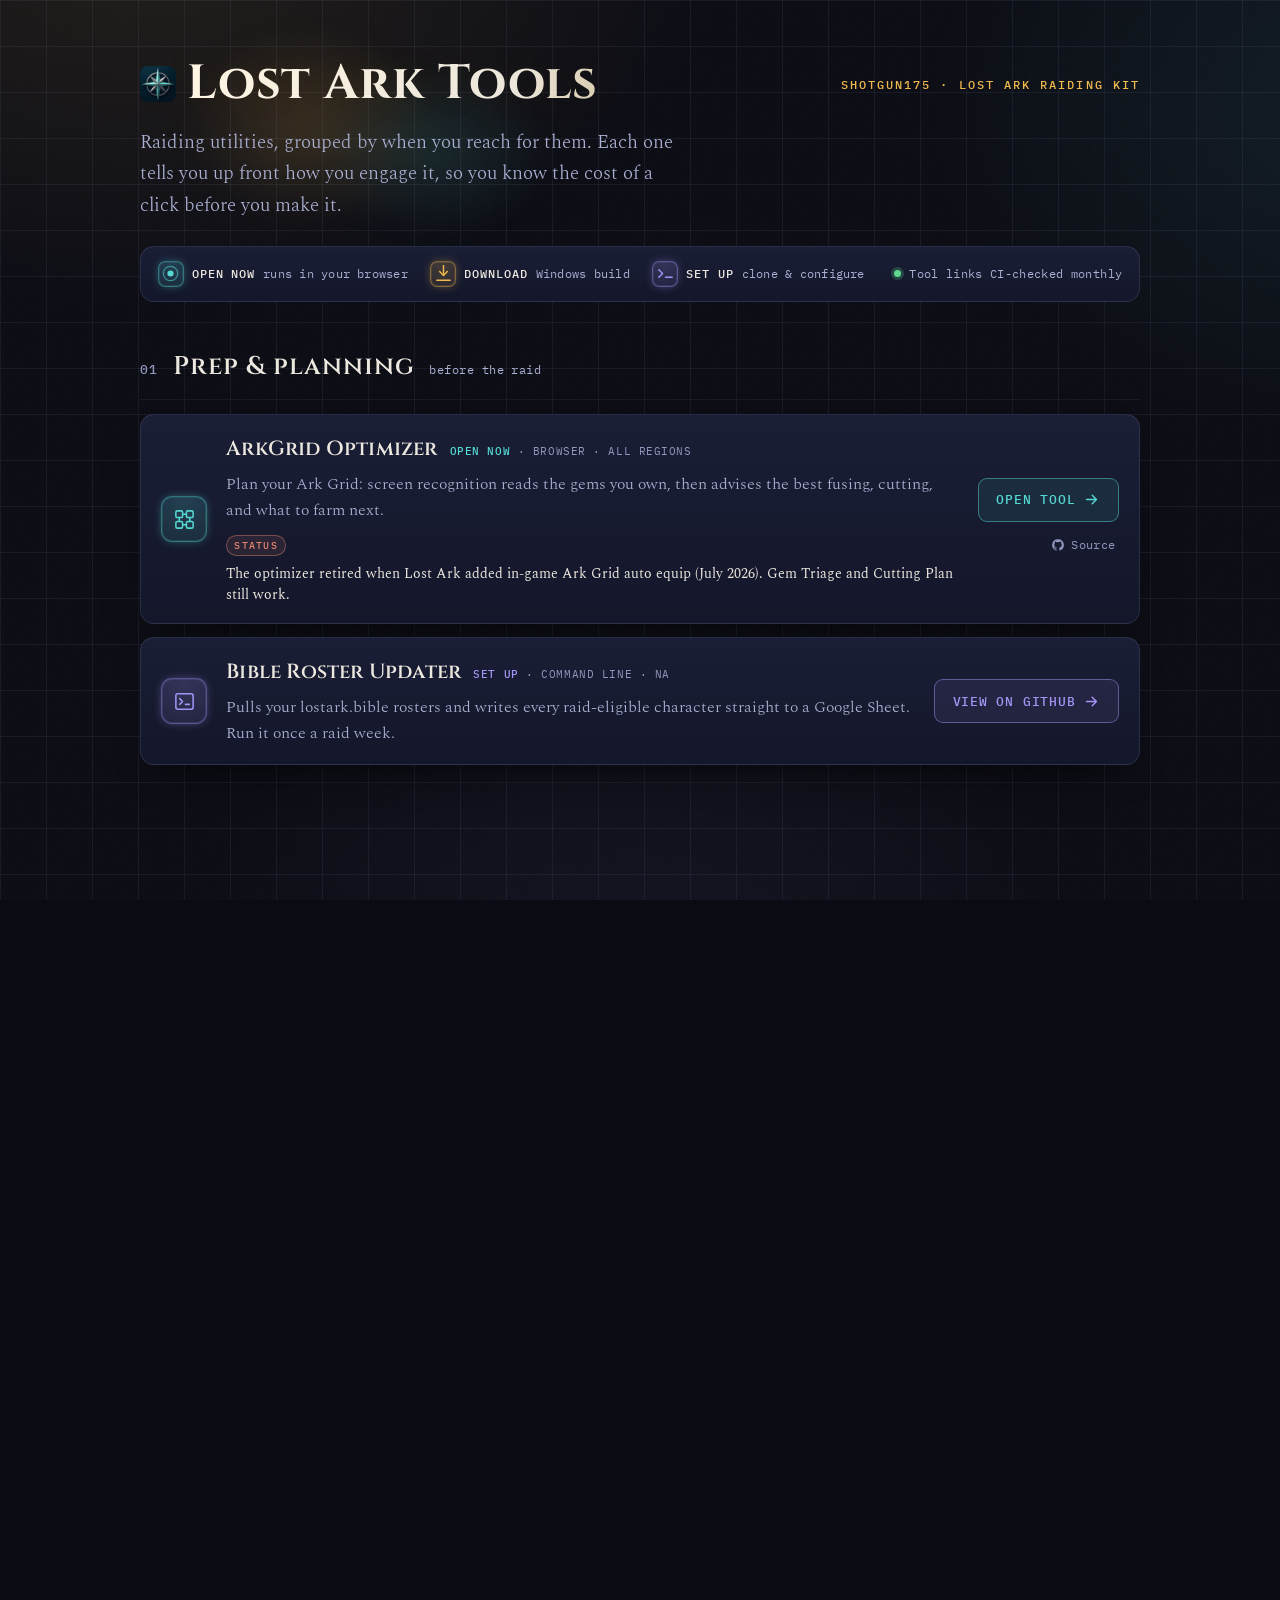
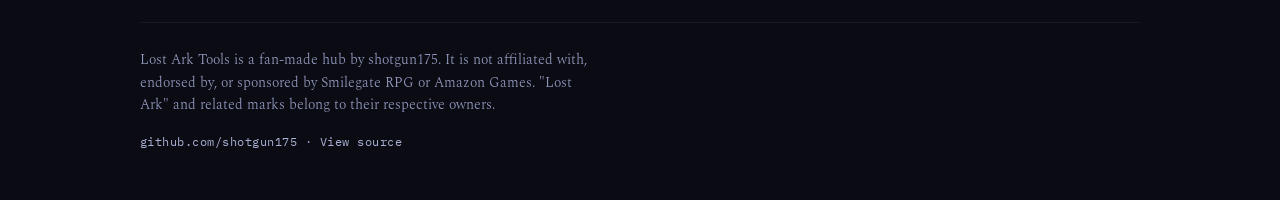
==== commit 68702bc4: "feat: replace the lattice mark with the compass brand icon The site icon, masthead mark and hub badg" ====
--- a/index.html
+++ b/index.html
@@ -42,10 +42,10 @@
   <meta name="twitter:image" content="https://shotgun175.github.io/og-image.png" />
   <meta name="twitter:image:alt" content="Lost Ark Tools, a hub for shotgun175's raiding utilities." />
 
-  <!-- Icons (SVG first; the PNG is the fallback for older Safari and crawlers
-       that ignore SVG favicons) -->
-  <link rel="icon" href="favicon.svg" type="image/svg+xml" />
+  <!-- Icons: the compass mark, exported from assets/brand-icon-master.png
+       (README "Regenerating the icons"). Browsers pick the closest size. -->
   <link rel="icon" type="image/png" sizes="32x32" href="favicon-32.png" />
+  <link rel="icon" type="image/png" sizes="192x192" href="icon-192.png" />
   <link rel="apple-touch-icon" href="apple-touch-icon.png" />
 
   <!-- Fonts are self-hosted (fonts/, declared via @font-face in styles.css),
@@ -74,19 +74,7 @@
 
       <div class="masthead__top">
         <div class="brand">
-          <svg class="brand__mark" viewBox="0 0 32 32" aria-hidden="true">
-            <rect width="32" height="32" rx="7" fill="#0a0b13"/>
-            <rect x="0.75" y="0.75" width="30.5" height="30.5" rx="6.25" fill="none" stroke="#54d8d2" stroke-opacity="0.28"/>
-            <g stroke="#54d8d2" stroke-opacity="0.45" stroke-width="1.4" stroke-linecap="round">
-              <path d="M9 9h14M9 16h14M9 23h14M9 9v14M16 9v14M23 9v14"/>
-            </g>
-            <g fill="#0a0b13" stroke="#7e85a8" stroke-width="1.2">
-              <circle cx="9" cy="9" r="1.7"/><circle cx="23" cy="9" r="1.7"/>
-              <circle cx="9" cy="23" r="1.7"/><circle cx="23" cy="23" r="1.7"/>
-            </g>
-            <circle cx="16" cy="16" r="4.6" fill="#f0b94d"/>
-            <circle cx="16" cy="16" r="4.6" fill="none" stroke="#fff7e6" stroke-opacity="0.5"/>
-          </svg>
+          <img class="brand__mark" src="icon-192.png" width="36" height="36" alt="" />
           <h1 class="wordmark">Lost&nbsp;Ark Tools</h1>
         </div>
         <p class="masthead__eyebrow">shotgun175 · Lost Ark raiding kit</p>
@@ -339,8 +327,8 @@
                 <span class="tile__spec"><b>Open now</b> · Browser · NA / EU</span>
               </div>
               <p class="tile__line">
-                Daily and weekly checklist for your roster, plus a gold planner showing
-                tradable and bound gold per character. Syncs to your account or works as a guest.
+                Tracks your roster's dailies and weeklies, and plans tradable and bound
+                gold per character. Syncs to your account, or works as a guest.
               </p>
             </div>
             <div class="tile__actions">
--- a/styles.css
+++ b/styles.css
@@ -50,14 +50,13 @@
 
   /* --- palette ---
      CANONICAL Lost Ark Tools brand palette. The no-build setup means these
-     hexes are also hardcoded in: index.html (masthead brand <svg>),
-     assets/og-image.html, snippets/hub-badge.html, and favicon.svg (plus the
-     badge copies embedded in the tool repos; see README "Hub badge embeds").
-     Change a color here -> update those together.
-     Satellite-only shades with no token here: #7e85a8 (dim lattice-node stroke:
-     favicon, index.html masthead mark, og-image URL line), #f2a93a (darker gold
-     gradient stop: favicon only), and #fff7e6 / #c8b487 (wordmark-gradient
-     highlights: styles.css wordmark, index.html masthead mark, favicon,
+     hexes are also hardcoded in: assets/og-image.html and
+     snippets/hub-badge.html (plus the badge copies embedded in the tool repos;
+     see README "Hub badge embeds"). Change a color here -> update those
+     together. The compass brand icon (favicons, masthead mark, badge mark) is
+     raster art and sits outside this palette.
+     Satellite-only shades with no token here: #7e85a8 (og-image URL line) and
+     #fff7e6 / #c8b487 (wordmark-gradient highlights: styles.css wordmark,
      og-image title). */
   --bg:        #0a0b13;   /* obsidian */
   --surface:   #14172a;   /* tile base */
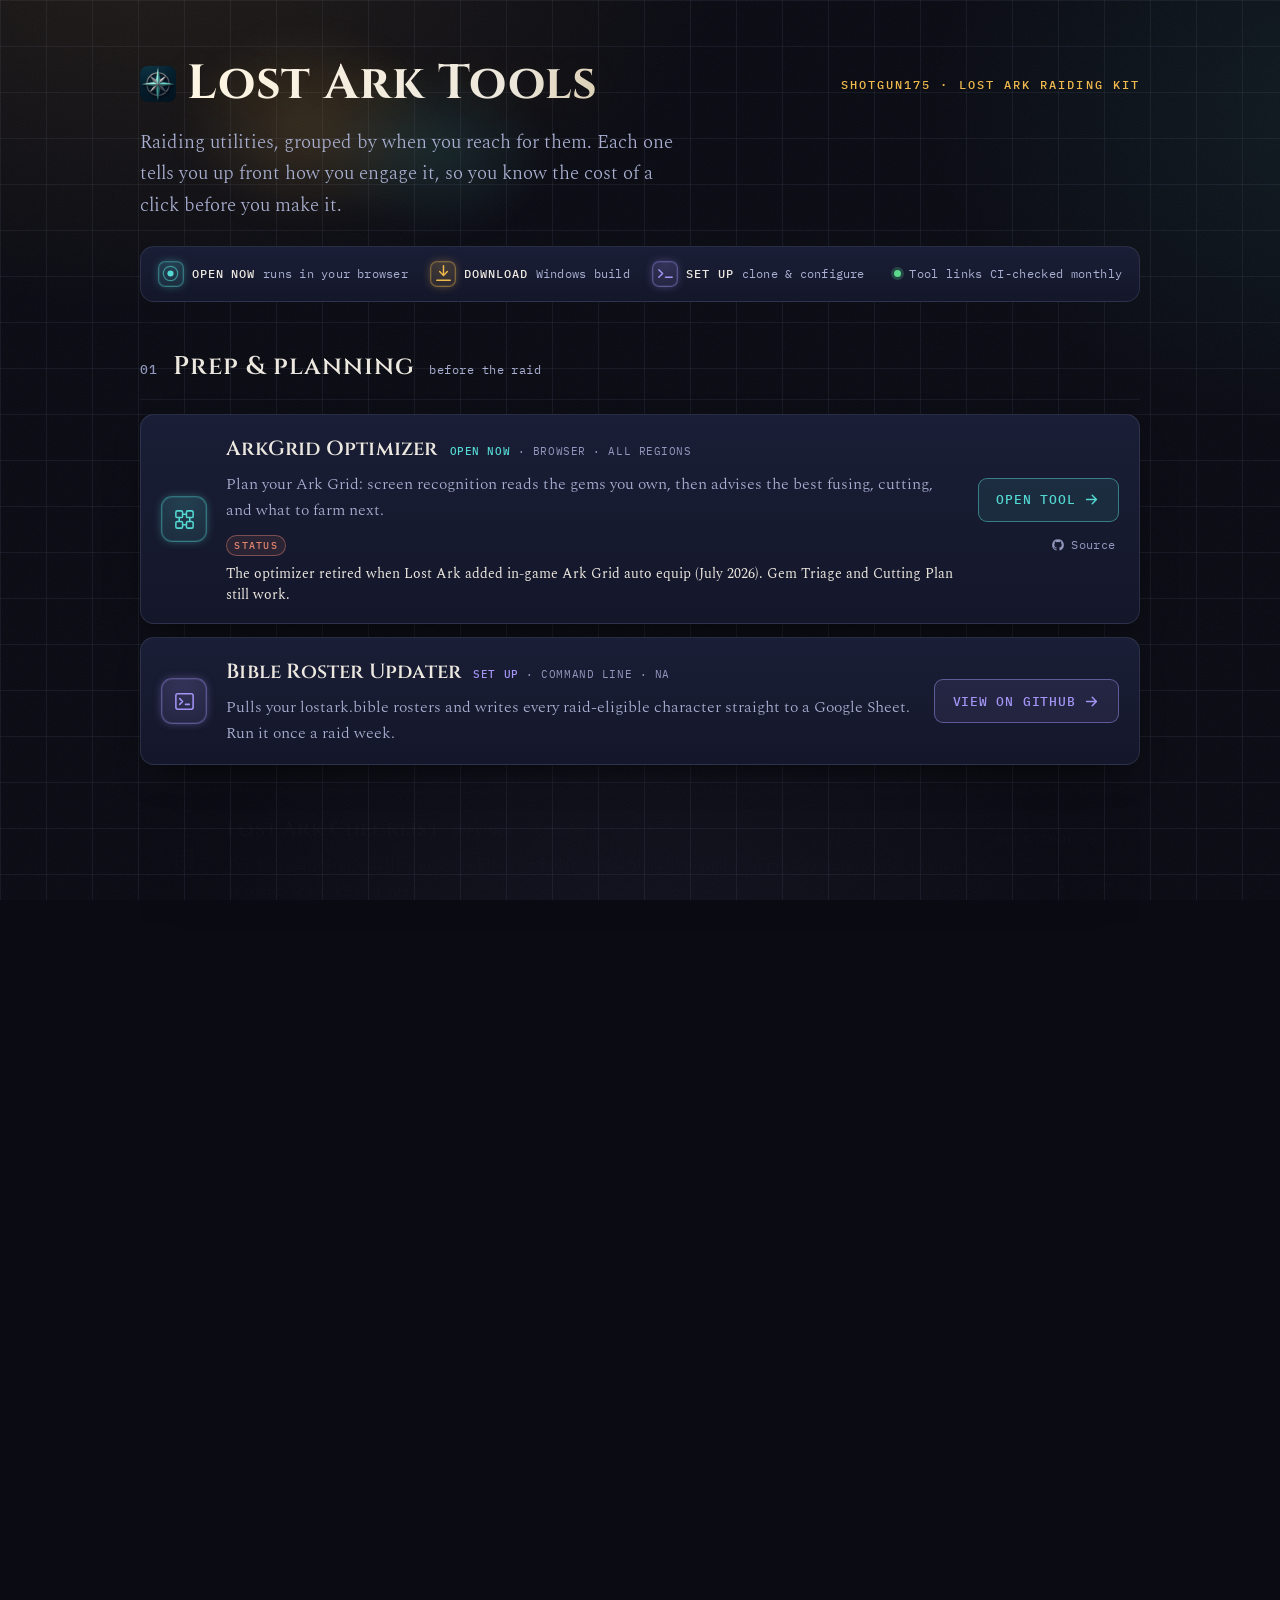
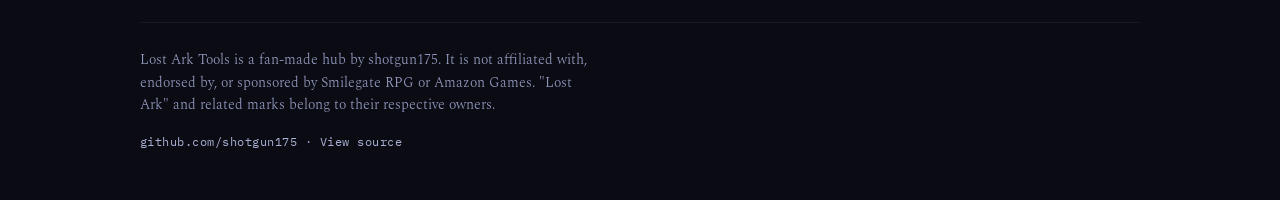
==== commit c5d5f1a3: "fix: list the Checklist under Prep and planning The Checklist tracks raids, dailies and weeklies acr" ====
--- a/index.html
+++ b/index.html
@@ -200,6 +200,35 @@
             </div>
           </li>
 
+          <li class="tile" data-mode="open" data-reveal>
+            <span class="lamp" aria-hidden="true">
+              <!-- checklist motif -->
+              <svg viewBox="0 0 24 24" fill="none" stroke="currentColor" stroke-width="1.6" stroke-linecap="round" stroke-linejoin="round">
+                <rect x="4" y="3" width="16" height="18" rx="2"/>
+                <path d="M7.5 8.5l1.5 1.5 2.5-2.5M7.5 14.5l1.5 1.5 2.5-2.5M14 9h3M14 15h3"/>
+              </svg>
+            </span>
+            <div class="tile__body">
+              <div class="tile__head">
+                <h3 class="tile__name">Lost Ark Checklist</h3>
+                <span class="tile__spec"><b>Open now</b> · Browser · NA / EU</span>
+              </div>
+              <p class="tile__line">
+                Tracks your roster's dailies and weeklies, and plans tradable and bound
+                gold per character. Syncs to your account, or works as a guest.
+              </p>
+            </div>
+            <div class="tile__actions">
+              <a class="cta" href="https://loa-checklist.web.app/">
+                Open tool
+                <svg class="cta__arrow" viewBox="0 0 24 24" width="17" height="17" fill="none" stroke="currentColor" stroke-width="2" stroke-linecap="round" stroke-linejoin="round" aria-hidden="true"><path d="M5 12h14M13 6l6 6-6 6"/></svg>
+              </a>
+              <a class="source" href="https://github.com/shotgun175/LostArk-Checklist">
+                <svg viewBox="0 0 24 24" width="14" height="14" fill="currentColor" aria-hidden="true"><path d="M12 2a10 10 0 0 0-3.16 19.49c.5.09.68-.22.68-.48v-1.7c-2.78.6-3.37-1.34-3.37-1.34-.45-1.16-1.11-1.47-1.11-1.47-.91-.62.07-.6.07-.6 1 .07 1.53 1.03 1.53 1.03.9 1.53 2.36 1.09 2.93.83.09-.65.35-1.09.63-1.34-2.22-.25-4.55-1.11-4.55-4.94 0-1.09.39-1.98 1.03-2.68-.1-.25-.45-1.27.1-2.65 0 0 .84-.27 2.75 1.02a9.5 9.5 0 0 1 5 0c1.91-1.29 2.75-1.02 2.75-1.02.55 1.38.2 2.4.1 2.65.64.7 1.03 1.59 1.03 2.68 0 3.84-2.34 4.68-4.57 4.93.36.31.68.92.68 1.85v2.74c0 .27.18.58.69.48A10 10 0 0 0 12 2Z"/></svg>
+                Source
+              </a>
+            </div>
+          </li>
         </ul>
       </section>
 
@@ -313,35 +342,6 @@
           </li>
 
           <!-- Lost Ark Checklist: in-browser web app -->
-          <li class="tile" data-mode="open" data-reveal>
-            <span class="lamp" aria-hidden="true">
-              <!-- checklist motif -->
-              <svg viewBox="0 0 24 24" fill="none" stroke="currentColor" stroke-width="1.6" stroke-linecap="round" stroke-linejoin="round">
-                <rect x="4" y="3" width="16" height="18" rx="2"/>
-                <path d="M7.5 8.5l1.5 1.5 2.5-2.5M7.5 14.5l1.5 1.5 2.5-2.5M14 9h3M14 15h3"/>
-              </svg>
-            </span>
-            <div class="tile__body">
-              <div class="tile__head">
-                <h3 class="tile__name">Lost Ark Checklist</h3>
-                <span class="tile__spec"><b>Open now</b> · Browser · NA / EU</span>
-              </div>
-              <p class="tile__line">
-                Tracks your roster's dailies and weeklies, and plans tradable and bound
-                gold per character. Syncs to your account, or works as a guest.
-              </p>
-            </div>
-            <div class="tile__actions">
-              <a class="cta" href="https://loa-checklist.web.app/">
-                Open tool
-                <svg class="cta__arrow" viewBox="0 0 24 24" width="17" height="17" fill="none" stroke="currentColor" stroke-width="2" stroke-linecap="round" stroke-linejoin="round" aria-hidden="true"><path d="M5 12h14M13 6l6 6-6 6"/></svg>
-              </a>
-              <a class="source" href="https://github.com/shotgun175/LostArk-Checklist">
-                <svg viewBox="0 0 24 24" width="14" height="14" fill="currentColor" aria-hidden="true"><path d="M12 2a10 10 0 0 0-3.16 19.49c.5.09.68-.22.68-.48v-1.7c-2.78.6-3.37-1.34-3.37-1.34-.45-1.16-1.11-1.47-1.11-1.47-.91-.62.07-.6.07-.6 1 .07 1.53 1.03 1.53 1.03.9 1.53 2.36 1.09 2.93.83.09-.65.35-1.09.63-1.34-2.22-.25-4.55-1.11-4.55-4.94 0-1.09.39-1.98 1.03-2.68-.1-.25-.45-1.27.1-2.65 0 0 .84-.27 2.75 1.02a9.5 9.5 0 0 1 5 0c1.91-1.29 2.75-1.02 2.75-1.02.55 1.38.2 2.4.1 2.65.64.7 1.03 1.59 1.03 2.68 0 3.84-2.34 4.68-4.57 4.93.36.31.68.92.68 1.85v2.74c0 .27.18.58.69.48A10 10 0 0 0 12 2Z"/></svg>
-                Source
-              </a>
-            </div>
-          </li>
 
           <!-- ============================================================
                TILE TEMPLATE: copy this whole <li> to add a 7th tool.
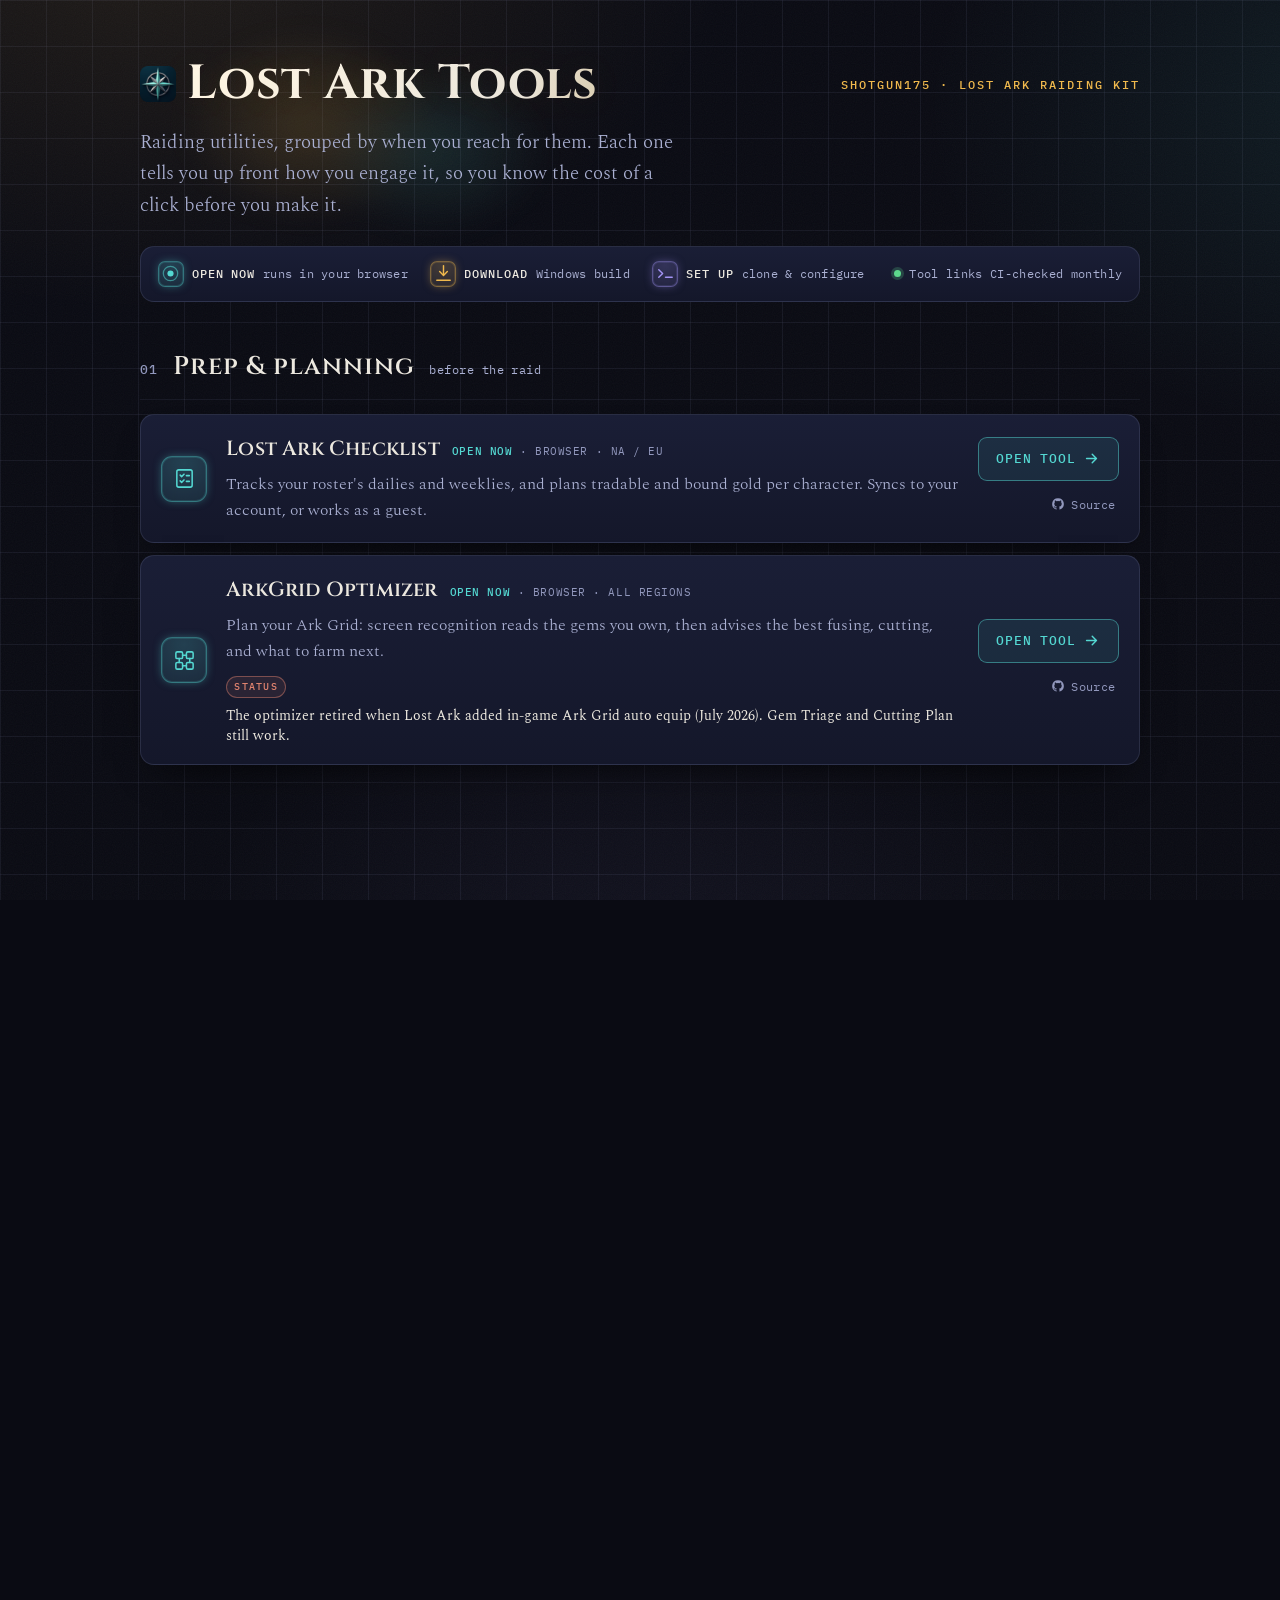
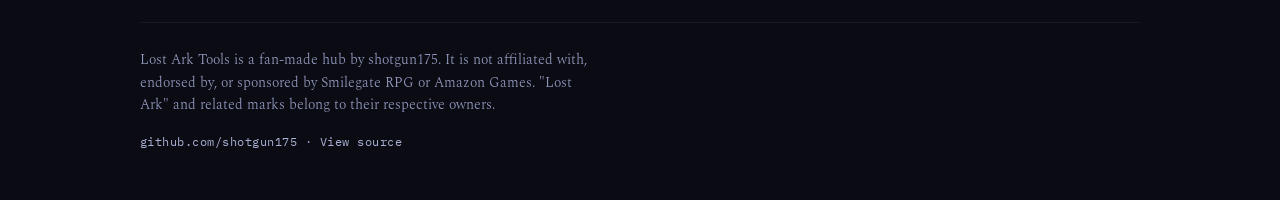
==== commit a241c01f: "fix: put the Checklist first in Prep and planning" ====
--- a/index.html
+++ b/index.html
@@ -141,6 +141,35 @@
           <!-- ArkGrid Optimizer: in-browser web app -->
           <li class="tile" data-mode="open" data-reveal>
             <span class="lamp" aria-hidden="true">
+              <!-- checklist motif -->
+              <svg viewBox="0 0 24 24" fill="none" stroke="currentColor" stroke-width="1.6" stroke-linecap="round" stroke-linejoin="round">
+                <rect x="4" y="3" width="16" height="18" rx="2"/>
+                <path d="M7.5 8.5l1.5 1.5 2.5-2.5M7.5 14.5l1.5 1.5 2.5-2.5M14 9h3M14 15h3"/>
+              </svg>
+            </span>
+            <div class="tile__body">
+              <div class="tile__head">
+                <h3 class="tile__name">Lost Ark Checklist</h3>
+                <span class="tile__spec"><b>Open now</b> · Browser · NA / EU</span>
+              </div>
+              <p class="tile__line">
+                Tracks your roster's dailies and weeklies, and plans tradable and bound
+                gold per character. Syncs to your account, or works as a guest.
+              </p>
+            </div>
+            <div class="tile__actions">
+              <a class="cta" href="https://loa-checklist.web.app/">
+                Open tool
+                <svg class="cta__arrow" viewBox="0 0 24 24" width="17" height="17" fill="none" stroke="currentColor" stroke-width="2" stroke-linecap="round" stroke-linejoin="round" aria-hidden="true"><path d="M5 12h14M13 6l6 6-6 6"/></svg>
+              </a>
+              <a class="source" href="https://github.com/shotgun175/LostArk-Checklist">
+                <svg viewBox="0 0 24 24" width="14" height="14" fill="currentColor" aria-hidden="true"><path d="M12 2a10 10 0 0 0-3.16 19.49c.5.09.68-.22.68-.48v-1.7c-2.78.6-3.37-1.34-3.37-1.34-.45-1.16-1.11-1.47-1.11-1.47-.91-.62.07-.6.07-.6 1 .07 1.53 1.03 1.53 1.03.9 1.53 2.36 1.09 2.93.83.09-.65.35-1.09.63-1.34-2.22-.25-4.55-1.11-4.55-4.94 0-1.09.39-1.98 1.03-2.68-.1-.25-.45-1.27.1-2.65 0 0 .84-.27 2.75 1.02a9.5 9.5 0 0 1 5 0c1.91-1.29 2.75-1.02 2.75-1.02.55 1.38.2 2.4.1 2.65.64.7 1.03 1.59 1.03 2.68 0 3.84-2.34 4.68-4.57 4.93.36.31.68.92.68 1.85v2.74c0 .27.18.58.69.48A10 10 0 0 0 12 2Z"/></svg>
+                Source
+              </a>
+            </div>
+          </li>
+          <li class="tile" data-mode="open" data-reveal>
+            <span class="lamp" aria-hidden="true">
               <!-- grid / node motif -->
               <svg viewBox="0 0 24 24" fill="none" stroke="currentColor" stroke-width="1.6" stroke-linecap="round" stroke-linejoin="round">
                 <rect x="3" y="3" width="7" height="7" rx="1.5"/><rect x="14" y="3" width="7" height="7" rx="1.5"/>
@@ -200,35 +229,6 @@
             </div>
           </li>
 
-          <li class="tile" data-mode="open" data-reveal>
-            <span class="lamp" aria-hidden="true">
-              <!-- checklist motif -->
-              <svg viewBox="0 0 24 24" fill="none" stroke="currentColor" stroke-width="1.6" stroke-linecap="round" stroke-linejoin="round">
-                <rect x="4" y="3" width="16" height="18" rx="2"/>
-                <path d="M7.5 8.5l1.5 1.5 2.5-2.5M7.5 14.5l1.5 1.5 2.5-2.5M14 9h3M14 15h3"/>
-              </svg>
-            </span>
-            <div class="tile__body">
-              <div class="tile__head">
-                <h3 class="tile__name">Lost Ark Checklist</h3>
-                <span class="tile__spec"><b>Open now</b> · Browser · NA / EU</span>
-              </div>
-              <p class="tile__line">
-                Tracks your roster's dailies and weeklies, and plans tradable and bound
-                gold per character. Syncs to your account, or works as a guest.
-              </p>
-            </div>
-            <div class="tile__actions">
-              <a class="cta" href="https://loa-checklist.web.app/">
-                Open tool
-                <svg class="cta__arrow" viewBox="0 0 24 24" width="17" height="17" fill="none" stroke="currentColor" stroke-width="2" stroke-linecap="round" stroke-linejoin="round" aria-hidden="true"><path d="M5 12h14M13 6l6 6-6 6"/></svg>
-              </a>
-              <a class="source" href="https://github.com/shotgun175/LostArk-Checklist">
-                <svg viewBox="0 0 24 24" width="14" height="14" fill="currentColor" aria-hidden="true"><path d="M12 2a10 10 0 0 0-3.16 19.49c.5.09.68-.22.68-.48v-1.7c-2.78.6-3.37-1.34-3.37-1.34-.45-1.16-1.11-1.47-1.11-1.47-.91-.62.07-.6.07-.6 1 .07 1.53 1.03 1.53 1.03.9 1.53 2.36 1.09 2.93.83.09-.65.35-1.09.63-1.34-2.22-.25-4.55-1.11-4.55-4.94 0-1.09.39-1.98 1.03-2.68-.1-.25-.45-1.27.1-2.65 0 0 .84-.27 2.75 1.02a9.5 9.5 0 0 1 5 0c1.91-1.29 2.75-1.02 2.75-1.02.55 1.38.2 2.4.1 2.65.64.7 1.03 1.59 1.03 2.68 0 3.84-2.34 4.68-4.57 4.93.36.31.68.92.68 1.85v2.74c0 .27.18.58.69.48A10 10 0 0 0 12 2Z"/></svg>
-                Source
-              </a>
-            </div>
-          </li>
         </ul>
       </section>
 
